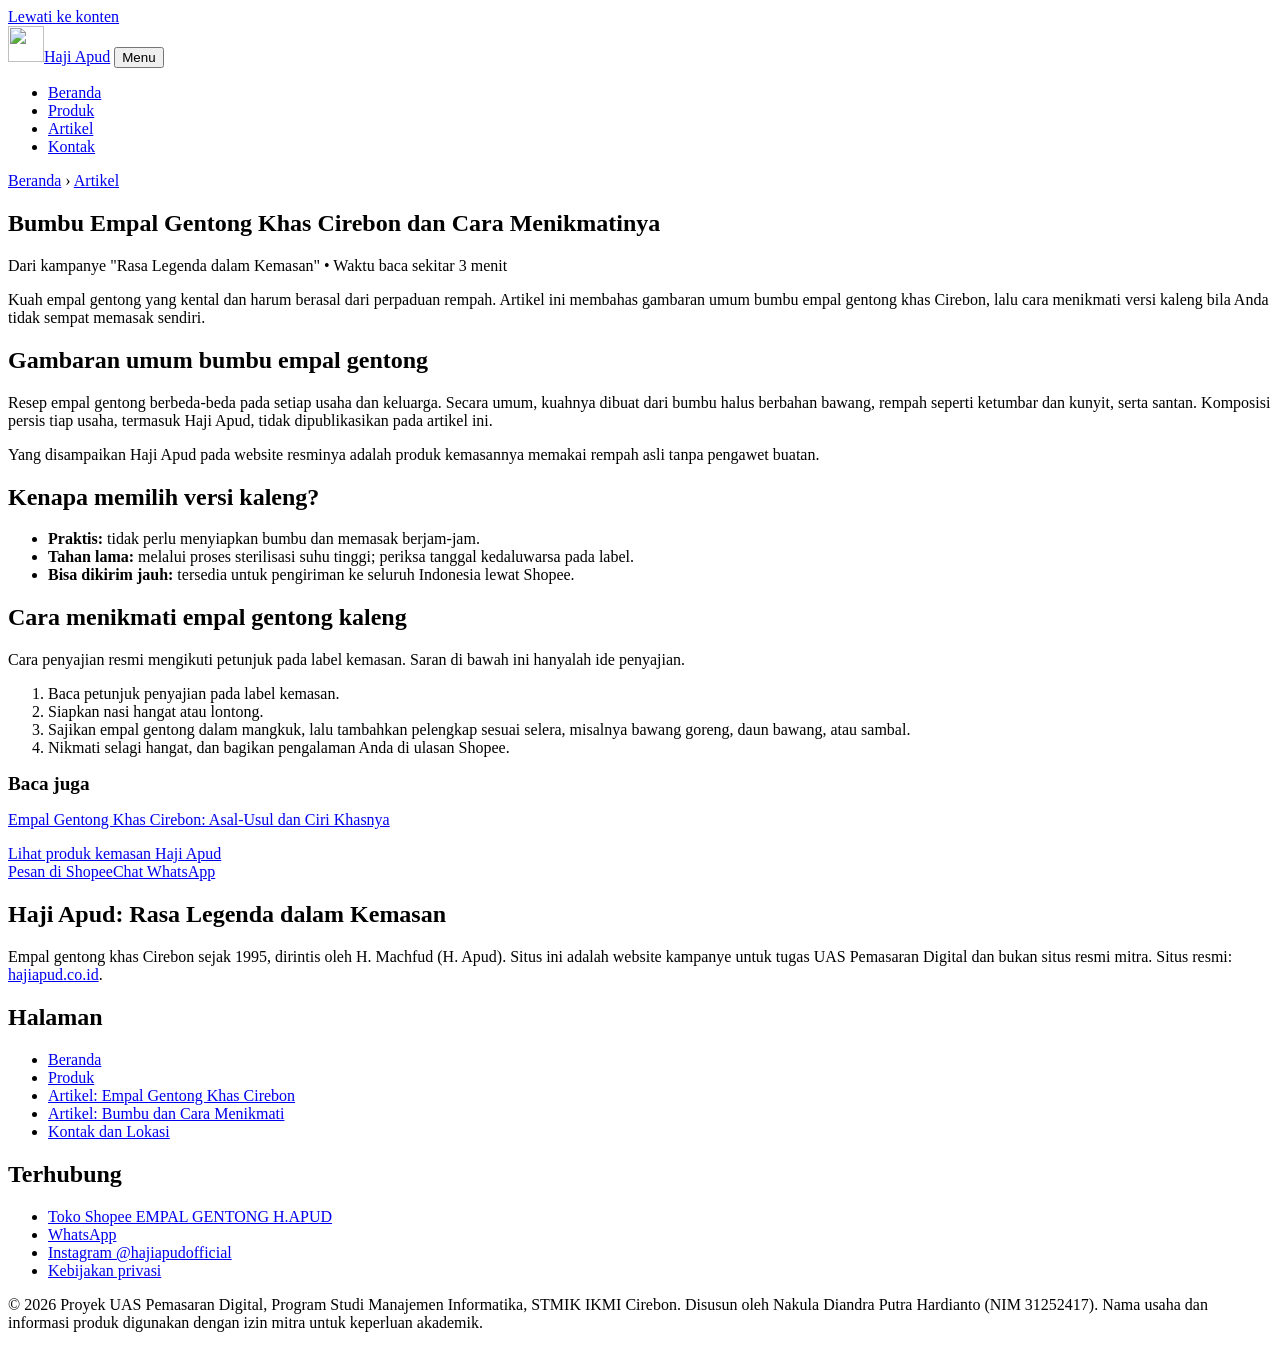
==== artikel-bumbu-empal-gentong-cirebon.html @ 18c13ec7 "Add files via upload" ====
<!DOCTYPE html>
<html lang="id">
<head>
<meta charset="UTF-8">
<meta name="viewport" content="width=device-width, initial-scale=1">
<title>Bumbu Empal Gentong Khas Cirebon dan Cara Menikmatinya</title>
<meta name="description" content="Mengenal bumbu dan rempah empal gentong khas Cirebon, serta cara menikmati versi kaleng siap saji dari Haji Apud.">
<link rel="icon" href="assets/img/logo-haji-apud.webp" type="image/webp">
<link rel="stylesheet" href="assets/css/style.css">
</head>
<body>
<a class="skip" href="#konten">Lewati ke konten</a>
<header class="site-header"><div class="wrap nav">
<a class="brand" href="index.html"><img src="assets/img/logo-haji-apud.webp" alt="" width="36" height="36"><span>Haji Apud</span></a>
<button class="menu-btn" id="menu-btn" aria-expanded="false" aria-controls="menu">Menu</button>
<nav aria-label="Navigasi utama"><ul class="menu" id="menu">
<li><a href="index.html">Beranda</a></li>
<li><a href="produk.html">Produk</a></li>
<li><a href="index.html#artikel" aria-current="page">Artikel</a></li>
<li><a href="kontak.html">Kontak</a></li>
</ul></nav></div></header>
<main id="konten">
<article class="article">
<p class="crumb"><a href="index.html">Beranda</a> &rsaquo; <a href="index.html#artikel">Artikel</a></p>
<h1>Bumbu Empal Gentong Khas Cirebon dan Cara Menikmatinya</h1>
<p class="meta">Dari kampanye "Rasa Legenda dalam Kemasan" &bull; Waktu baca sekitar 3 menit</p>
<p>Kuah empal gentong yang kental dan harum berasal dari perpaduan rempah. Artikel ini membahas gambaran umum bumbu empal gentong khas Cirebon, lalu cara menikmati versi kaleng bila Anda tidak sempat memasak sendiri.</p>
<h2>Gambaran umum bumbu empal gentong</h2>
<p>Resep empal gentong berbeda-beda pada setiap usaha dan keluarga. Secara umum, kuahnya dibuat dari bumbu halus berbahan bawang, rempah seperti ketumbar dan kunyit, serta santan. Komposisi persis tiap usaha, termasuk Haji Apud, tidak dipublikasikan pada artikel ini.</p>
<p>Yang disampaikan Haji Apud pada website resminya adalah produk kemasannya memakai rempah asli tanpa pengawet buatan.</p>
<h2>Kenapa memilih versi kaleng?</h2>
<ul><li><strong>Praktis:</strong> tidak perlu menyiapkan bumbu dan memasak berjam-jam.</li>
<li><strong>Tahan lama:</strong> melalui proses sterilisasi suhu tinggi; periksa tanggal kedaluwarsa pada label.</li>
<li><strong>Bisa dikirim jauh:</strong> tersedia untuk pengiriman ke seluruh Indonesia lewat Shopee.</li></ul>
<h2>Cara menikmati empal gentong kaleng</h2>
<div class="note"><p>Cara penyajian resmi mengikuti petunjuk pada label kemasan. Saran di bawah ini hanyalah ide penyajian.</p></div>
<ol class="steps"><li>Baca petunjuk penyajian pada label kemasan.</li>
<li>Siapkan nasi hangat atau lontong.</li>
<li>Sajikan empal gentong dalam mangkuk, lalu tambahkan pelengkap sesuai selera, misalnya bawang goreng, daun bawang, atau sambal.</li>
<li>Nikmati selagi hangat, dan bagikan pengalaman Anda di ulasan Shopee.</li></ol>
<div class="related card"><h2 style="margin-top:0;font-size:1.2rem">Baca juga</h2>
<p><a href="artikel-empal-gentong-khas-cirebon.html">Empal Gentong Khas Cirebon: Asal-Usul dan Ciri Khasnya</a></p>
<p style="margin:0"><a href="produk.html">Lihat produk kemasan Haji Apud</a></p></div>
<div class="cta-row"><a class="btn btn-shopee" data-cta="shopee" href="https://shopee.co.id/empalgentongh.apud_sazada">Pesan di Shopee</a><a class="btn btn-wa" data-cta="wa" href="https://api.whatsapp.com/send/?phone=6282119110995&text=Halo+Admin%2C+saya+ingin+bertanya+tentang+reservasi+atau+pemesanan+empal+gentong+kaleng.&type=phone_number&app_absent=0">Chat WhatsApp</a></div>
</article>
</main>
<footer class="site-footer"><div class="wrap">
<div class="foot">
<div><h2>Haji Apud: Rasa Legenda dalam Kemasan</h2>
<p>Empal gentong khas Cirebon sejak 1995, dirintis oleh H. Machfud (H. Apud). Situs ini adalah website kampanye untuk tugas UAS Pemasaran Digital dan bukan situs resmi mitra. Situs resmi: <a href="https://hajiapud.co.id" target="_blank" rel="noopener noreferrer">hajiapud.co.id</a>.</p></div>
<div><h2>Halaman</h2><ul>
<li><a href="index.html">Beranda</a></li><li><a href="produk.html">Produk</a></li>
<li><a href="artikel-empal-gentong-khas-cirebon.html">Artikel: Empal Gentong Khas Cirebon</a></li>
<li><a href="artikel-bumbu-empal-gentong-cirebon.html">Artikel: Bumbu dan Cara Menikmati</a></li>
<li><a href="kontak.html">Kontak dan Lokasi</a></li></ul></div>
<div><h2>Terhubung</h2><ul>
<li><a data-cta="shopee" href="https://shopee.co.id/empalgentongh.apud_sazada">Toko Shopee EMPAL GENTONG H.APUD</a></li>
<li><a data-cta="wa" href=https://api.whatsapp.com/send/?phone=6282119110995&text=Halo+Admin%2C+saya+ingin+bertanya+tentang+reservasi+atau+pemesanan+empal+gentong+kaleng.&type=phone_number&app_absent=0send/?phone=6282119110995&text=Halo+Admin%2C+saya+ingin+bertanya+tentang+reservasi+atau+pemesanan+empal+gentong+kaleng.&type=phone_number&app_absent=0>WhatsApp</a></li>
<li><a href="https://www.instagram.com/hajiapudofficial/" target="_blank" rel="noopener noreferrer">Instagram @hajiapudofficial</a></li>
<li><a href="kontak.html#privasi">Kebijakan privasi</a></li></ul></div>
</div>
<p class="small">&copy; <span id="year">2026</span> Proyek UAS Pemasaran Digital, Program Studi Manajemen Informatika, STMIK IKMI Cirebon. Disusun oleh Nakula Diandra Putra Hardianto (NIM 31252417). Nama usaha dan informasi produk digunakan dengan izin mitra untuk keperluan akademik.</p>
</div></footer>
<script src="assets/js/main.js"></script>
</body>
</html>
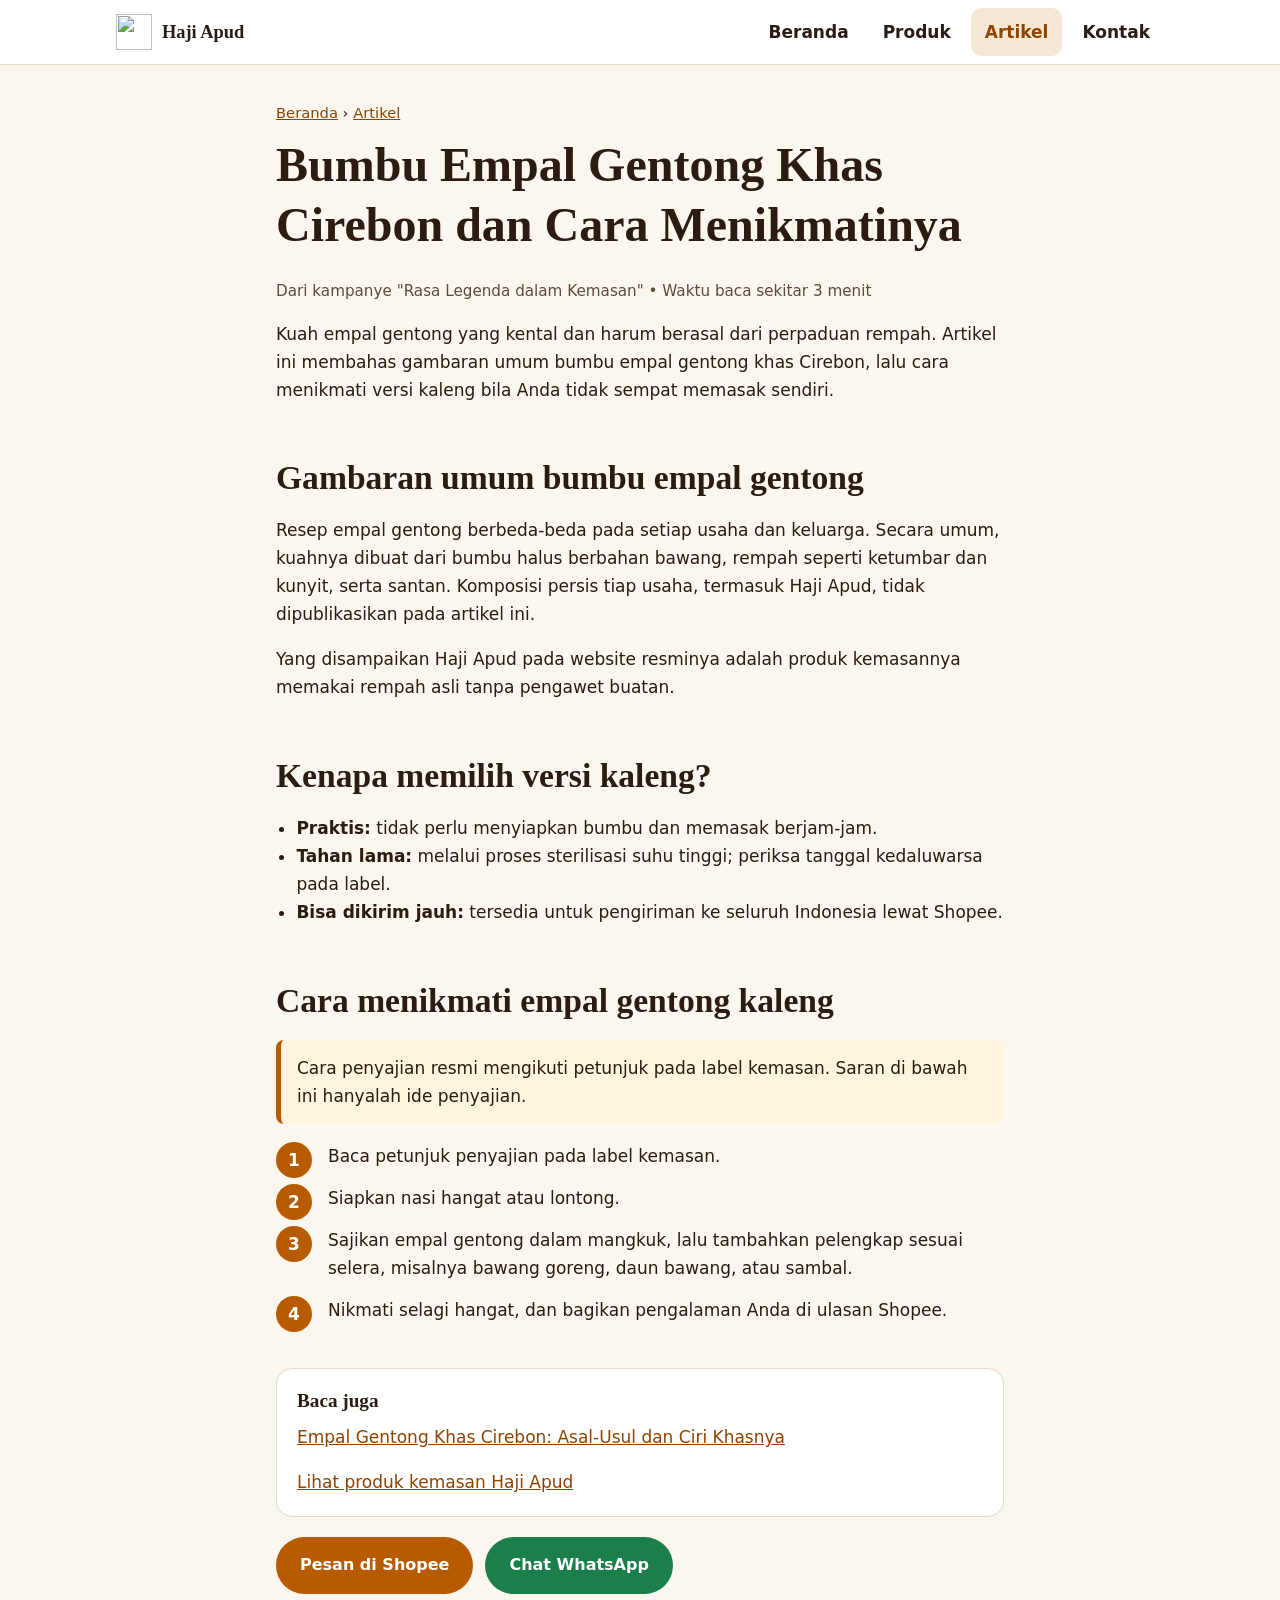
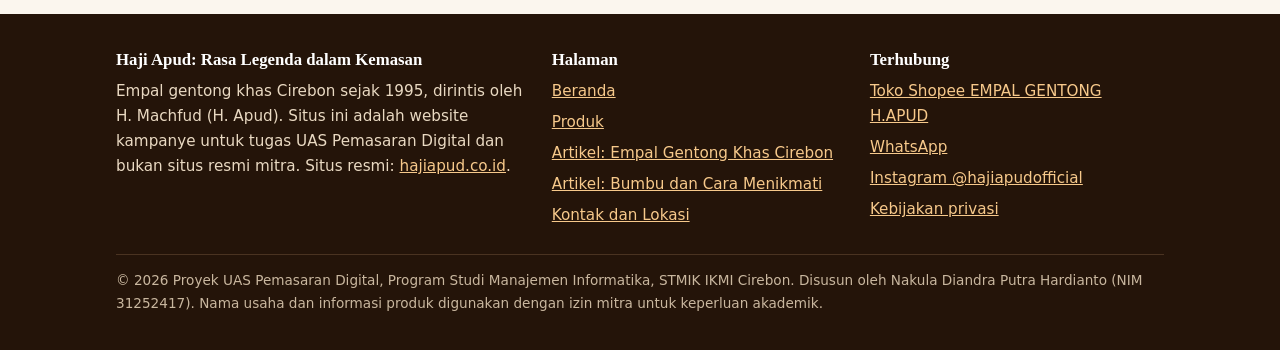
==== commit 1aa0efe6: "Update artikel-bumbu-empal-gentong-cirebon.html" ====
--- a/artikel-bumbu-empal-gentong-cirebon.html
+++ b/artikel-bumbu-empal-gentong-cirebon.html
@@ -6,7 +6,7 @@
 <title>Bumbu Empal Gentong Khas Cirebon dan Cara Menikmatinya</title>
 <meta name="description" content="Mengenal bumbu dan rempah empal gentong khas Cirebon, serta cara menikmati versi kaleng siap saji dari Haji Apud.">
 <link rel="icon" href="assets/img/logo-haji-apud.webp" type="image/webp">
-<link rel="stylesheet" href="assets/css/style.css">
+<link rel="stylesheet" href="style.css">
 </head>
 <body>
 <a class="skip" href="#konten">Lewati ke konten</a>
@@ -63,4 +63,4 @@
 </div></footer>
 <script src="assets/js/main.js"></script>
 </body>
-</html>+</html>
--- a/style.css
+++ b/style.css
@@ -0,0 +1,96 @@
+:root{--bg:#FBF6EE;--card:#fff;--ink:#2B1B12;--muted:#5E4A3D;--brand:#B85A00;--brand-dark:#8F4400;--wa:#1B7F4B;--dark:#3A2418;--line:#E7D9C4;--soft:#F5E9D6;--radius:16px;--max:1080px}
+*{box-sizing:border-box}
+html{scroll-behavior:smooth}
+body{margin:0;background:var(--bg);color:var(--ink);font-family:system-ui,-apple-system,"Segoe UI",Roboto,Helvetica,Arial,sans-serif;line-height:1.65;font-size:17px}
+img{max-width:100%;height:auto;display:block}
+a{color:var(--brand-dark)}
+a:focus-visible,button:focus-visible{outline:3px solid #1d4ed8;outline-offset:2px}
+.skip{position:absolute;left:-999px;top:0;background:#000;color:#fff;padding:8px 14px;z-index:99}
+.skip:focus{left:8px;top:8px}
+.wrap{width:100%;max-width:var(--max);margin:0 auto;padding:0 16px}
+h1,h2,h3{font-family:Georgia,"Times New Roman",serif;line-height:1.25;margin:0 0 .5em}
+h1{font-size:clamp(1.9rem,6vw,3rem)}
+h2{font-size:clamp(1.5rem,4.2vw,2.1rem)}
+h3{font-size:1.2rem}
+p{margin:0 0 1em}
+/* header */
+.site-header{background:#fff;border-bottom:1px solid var(--line);position:sticky;top:0;z-index:20}
+.nav{display:flex;align-items:center;justify-content:space-between;gap:12px;min-height:64px}
+.brand{display:flex;align-items:center;gap:10px;text-decoration:none;color:var(--ink);font-family:Georgia,serif;font-weight:700;font-size:1.15rem}
+.brand img{width:36px;height:36px}
+.menu{display:flex;gap:6px;list-style:none;margin:0;padding:0}
+.menu a{display:block;padding:10px 14px;border-radius:10px;text-decoration:none;color:var(--ink);font-weight:600}
+.menu a:hover,.menu a[aria-current="page"]{background:var(--soft);color:var(--brand-dark)}
+.menu-btn{display:none;background:none;border:1px solid var(--line);border-radius:10px;padding:8px 12px;font:inherit;font-weight:600;cursor:pointer}
+@media(max-width:720px){
+ .menu-btn{display:block}
+ .menu{display:none;position:absolute;left:0;right:0;top:64px;background:#fff;border-bottom:1px solid var(--line);flex-direction:column;padding:8px 16px 14px}
+ .menu.open{display:flex}
+}
+/* buttons */
+.btn{display:inline-block;padding:13px 22px;border-radius:999px;font-weight:700;text-decoration:none;border:2px solid transparent;cursor:pointer;font-size:1rem;text-align:center}
+.btn-shopee{background:var(--brand);color:#fff}.btn-shopee:hover{background:var(--brand-dark)}
+.btn-wa{background:var(--wa);color:#fff}.btn-wa:hover{background:#14633a}
+.btn-ghost{background:transparent;color:#fff;border-color:#fff}
+.btn-outline{background:#fff;color:var(--brand-dark);border-color:var(--brand)}
+.cta-row{display:flex;flex-wrap:wrap;gap:12px;margin-top:20px}
+/* hero */
+.hero{background:var(--dark);color:#fff;padding:44px 0 52px}
+.hero-grid{display:grid;grid-template-columns:1.15fr .85fr;gap:32px;align-items:center}
+.kicker{display:inline-block;background:#F3D9B1;color:#4a2a10;border-radius:999px;padding:4px 14px;font-weight:700;font-size:.85rem;margin-bottom:14px}
+.hero p{color:#F3E6D2;font-size:1.08rem}
+.hero img{border-radius:24px}
+@media(max-width:800px){.hero-grid{grid-template-columns:1fr}.hero img{order:-1;max-width:420px}}
+.page-hero{background:var(--dark);color:#fff;padding:36px 0}
+.page-hero p{color:#F3E6D2;max-width:60ch;margin:0}
+/* sections */
+section{padding:48px 0}
+.alt{background:var(--soft)}
+.lead{max-width:62ch;color:var(--muted);font-size:1.08rem}
+.grid{display:grid;gap:18px}
+.g3{grid-template-columns:repeat(3,1fr)}.g4{grid-template-columns:repeat(4,1fr)}.g2{grid-template-columns:repeat(2,1fr)}
+@media(max-width:900px){.g4{grid-template-columns:repeat(2,1fr)}}
+@media(max-width:720px){.g3,.g2{grid-template-columns:1fr}}
+@media(max-width:420px){.g4{grid-template-columns:1fr}}
+.card{background:var(--card);border:1px solid var(--line);border-radius:var(--radius);padding:20px}
+.card h3{margin-bottom:.35em}
+.card img{border-radius:12px;margin-bottom:12px}
+.value .num{display:inline-flex;width:40px;height:40px;border-radius:50%;background:var(--soft);color:var(--brand-dark);align-items:center;justify-content:center;font-weight:800;margin-bottom:10px}
+.product .tag{display:inline-block;font-size:.78rem;font-weight:700;background:var(--soft);color:var(--brand-dark);border-radius:999px;padding:2px 10px;margin-bottom:8px}
+.product .btn{margin-top:8px;width:100%}
+.stats{display:grid;grid-template-columns:repeat(3,1fr);gap:14px;margin:20px 0}
+@media(max-width:620px){.stats{grid-template-columns:1fr}}
+.stat{background:#fff;border:1px solid var(--line);border-radius:var(--radius);padding:16px;text-align:center}
+.stat b{display:block;font-family:Georgia,serif;font-size:1.9rem;color:var(--brand-dark)}
+.note{background:#FFF4DD;border-left:5px solid var(--brand);padding:14px 16px;border-radius:8px;margin:18px 0}
+.note p:last-child{margin:0}
+.steps{counter-reset:s;list-style:none;padding:0;margin:0}
+.steps li{counter-increment:s;position:relative;padding:0 0 14px 52px}
+.steps li::before{content:counter(s);position:absolute;left:0;top:0;width:36px;height:36px;border-radius:50%;background:var(--brand);color:#fff;font-weight:800;display:flex;align-items:center;justify-content:center}
+.band{background:var(--brand-dark);color:#fff;text-align:center;padding:44px 0}
+.band p{color:#FBE8CF}
+.band .cta-row{justify-content:center}
+.band .btn-shopee{background:#fff;color:var(--brand-dark)}
+/* article */
+.article{max-width:760px;margin:0 auto;padding:36px 16px 20px}
+.article h2{margin-top:1.6em}
+.article ul{padding-left:1.2em}
+.meta{color:var(--muted);font-size:.95rem}
+.crumb{font-size:.92rem;margin-bottom:10px}
+.related{margin-top:30px}
+/* table */
+.tbl{width:100%;border-collapse:collapse;background:#fff;border:1px solid var(--line);border-radius:12px;overflow:hidden}
+.tbl th,.tbl td{padding:10px 12px;border-bottom:1px solid var(--line);text-align:left;vertical-align:top}
+.tbl th{background:var(--soft)}
+/* footer */
+.site-footer{background:#241409;color:#E9D9C2;padding:36px 0 22px;font-size:.95rem}
+.site-footer a{color:#F7C98B}
+.foot{display:grid;grid-template-columns:1.4fr 1fr 1fr;gap:24px}
+@media(max-width:720px){.foot{grid-template-columns:1fr}}
+.site-footer h2{font-size:1.05rem;color:#fff}
+.site-footer ul{list-style:none;margin:0;padding:0}
+.site-footer li{margin-bottom:6px}
+.small{font-size:.85rem;color:#C9B79F;margin-top:20px;border-top:1px solid #4a3321;padding-top:14px}
+.hero-grid>*,.grid>*{min-width:0}
+.hero img{width:100%}
+@media(max-width:800px){.hero img{margin:0 auto}}
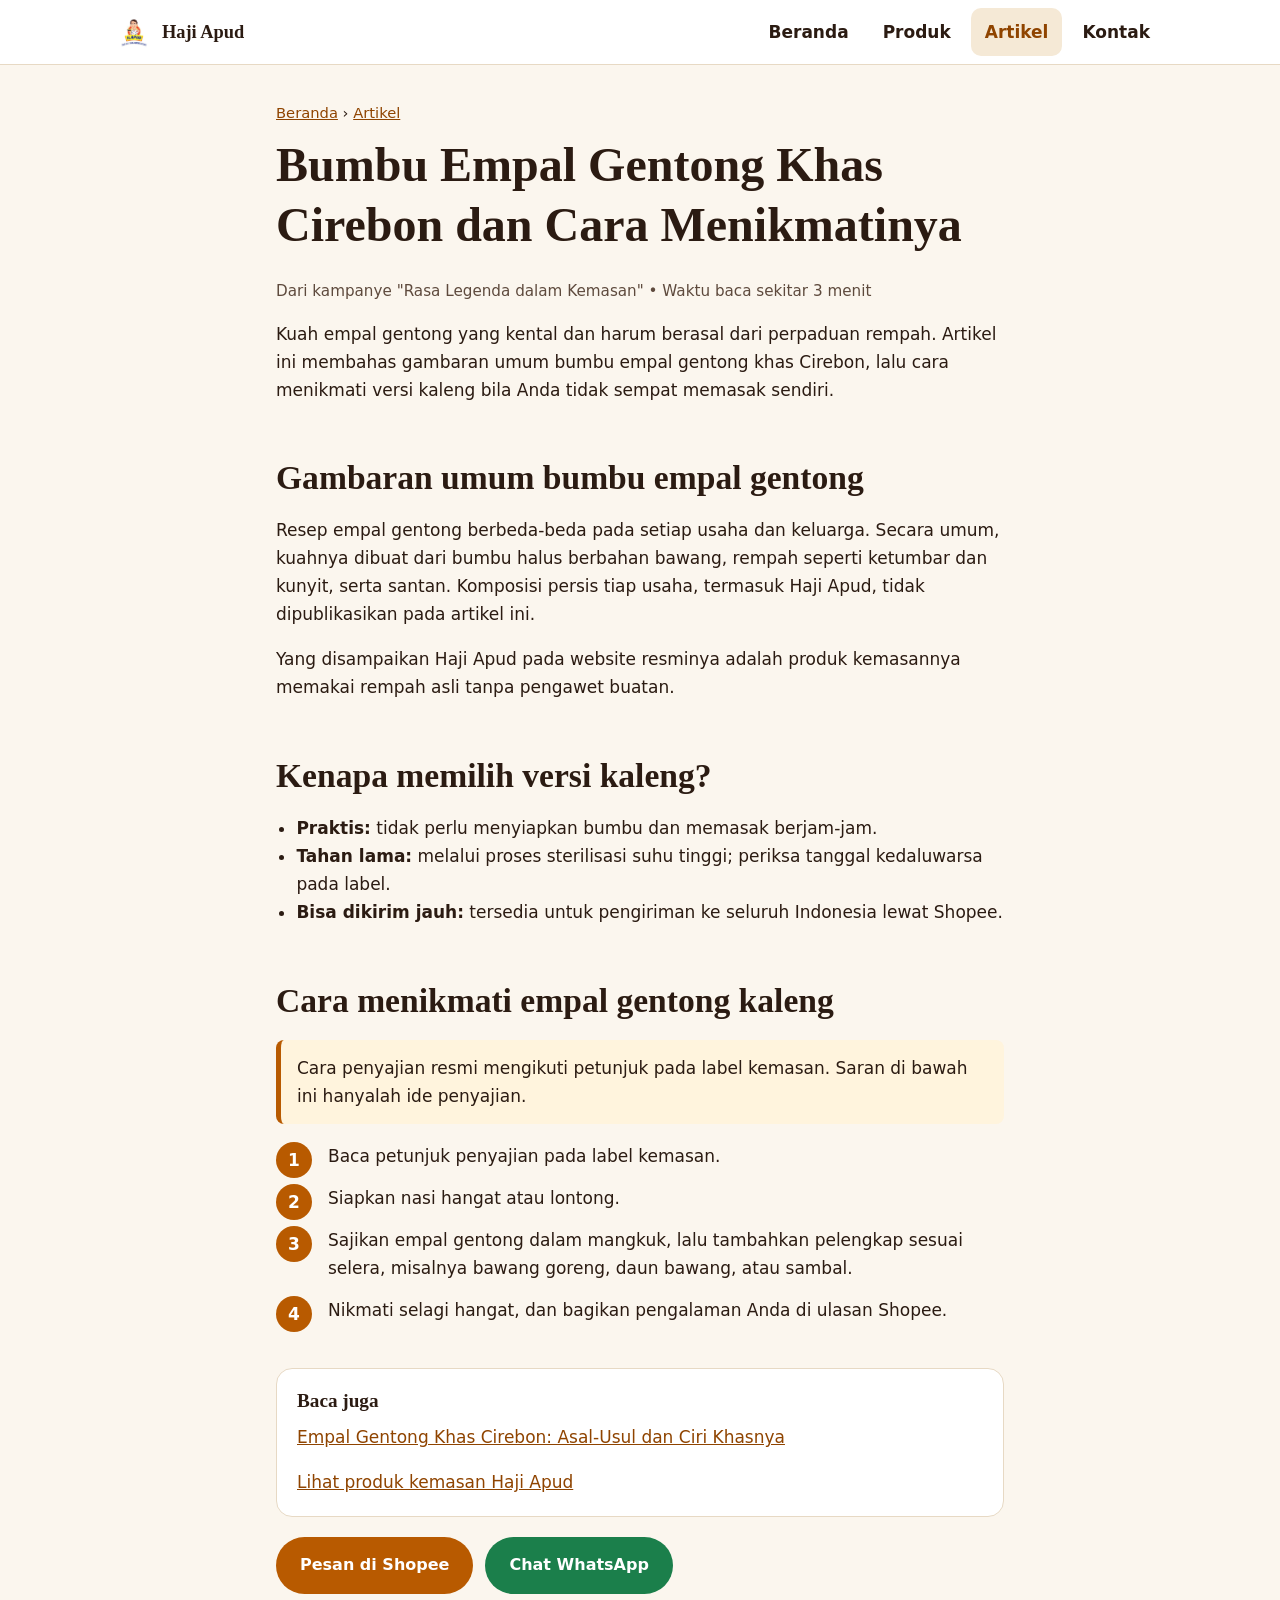
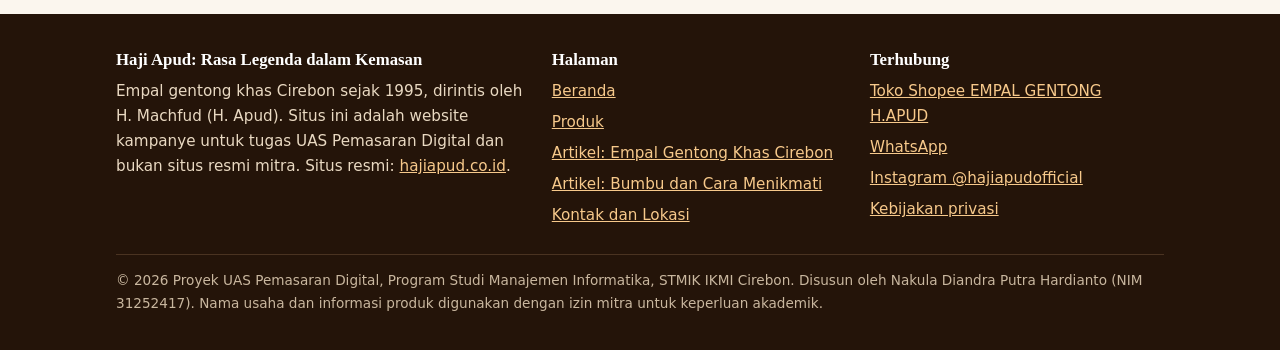
==== commit 902e586a: "Update artikel-bumbu-empal-gentong-cirebon.html" ====
--- a/artikel-bumbu-empal-gentong-cirebon.html
+++ b/artikel-bumbu-empal-gentong-cirebon.html
@@ -5,13 +5,13 @@
 <meta name="viewport" content="width=device-width, initial-scale=1">
 <title>Bumbu Empal Gentong Khas Cirebon dan Cara Menikmatinya</title>
 <meta name="description" content="Mengenal bumbu dan rempah empal gentong khas Cirebon, serta cara menikmati versi kaleng siap saji dari Haji Apud.">
-<link rel="icon" href="assets/img/logo-haji-apud.webp" type="image/webp">
+<link rel="icon" href="logo-haji-apud.webp" type="webp">
 <link rel="stylesheet" href="style.css">
 </head>
 <body>
 <a class="skip" href="#konten">Lewati ke konten</a>
 <header class="site-header"><div class="wrap nav">
-<a class="brand" href="index.html"><img src="assets/img/logo-haji-apud.webp" alt="" width="36" height="36"><span>Haji Apud</span></a>
+<a class="brand" href="index.html"><img src="logo-haji-apud.webp" alt="" width="36" height="36"><span>Haji Apud</span></a>
 <button class="menu-btn" id="menu-btn" aria-expanded="false" aria-controls="menu">Menu</button>
 <nav aria-label="Navigasi utama"><ul class="menu" id="menu">
 <li><a href="index.html">Beranda</a></li>
